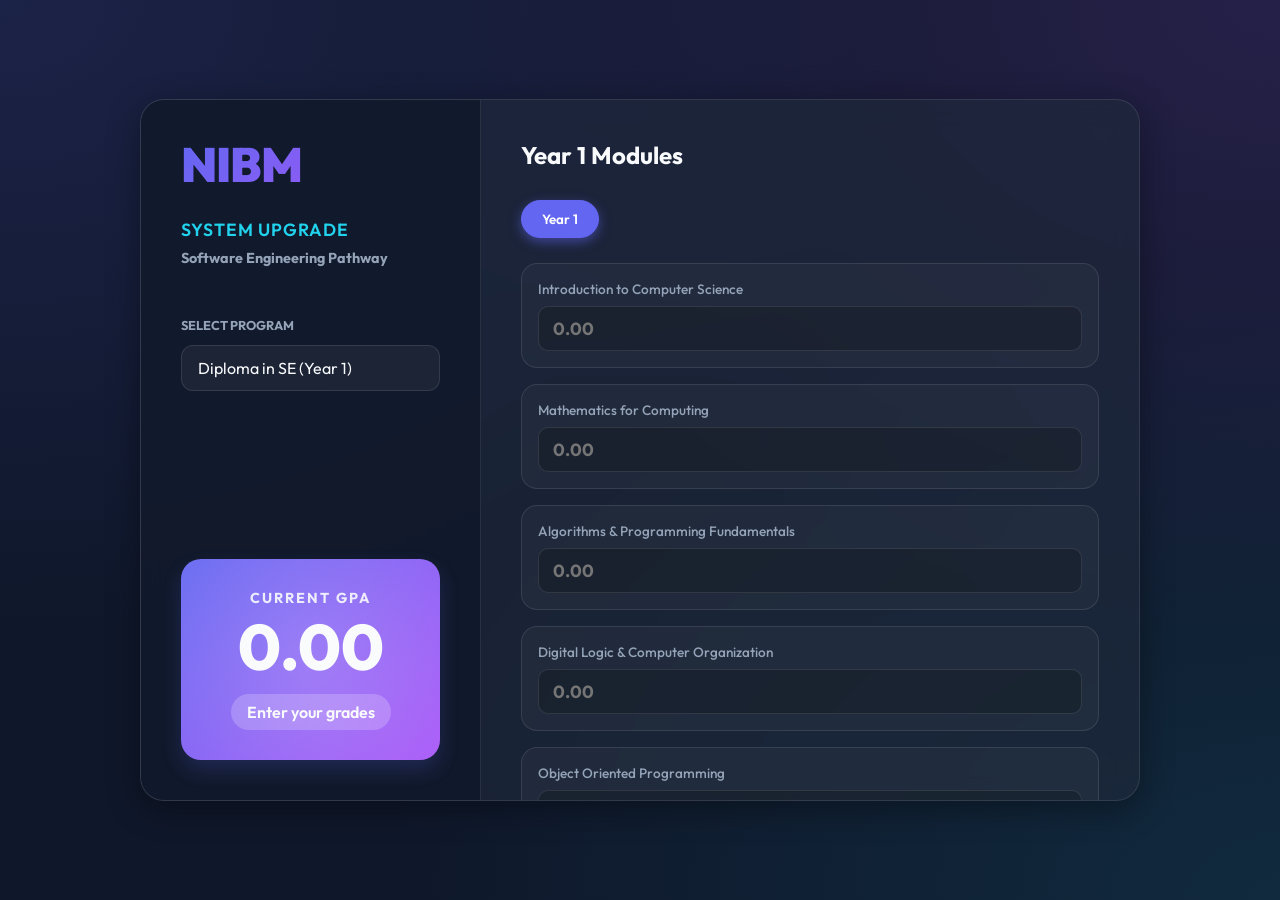
==== calculator.html @ 6fe7fb97 "Upgrade: Full 4-Year Software Engineering Pathway support and Premium Glassmorphism UI" ====
<!DOCTYPE html>
<html lang="en">
<head>
    <meta charset="UTF-8">
    <meta name="viewport" content="width=device-width, initial-scale=1.0">
    <title>NIBM GPA Master | 4-Year Software Engineering Pathway</title>
    <link rel="stylesheet" href="style.css">
    <link rel="icon" type="image/png" href="nibm.png">
</head>
<body>
    <div class="container">
        <div class="left-box">
            <h1>NIBM</h1>
            <div class="subtitle">
                <h3>System Upgrade</h3>
                <h4>Software Engineering Pathway</h4>
            </div>

            <div class="program-selector">
                <label for="program">Select Program</label>
                <div class="select-wrapper">
                    <select id="program">
                        <option value="diploma">Diploma in SE (Year 1)</option>
                        <option value="hnd">HND in SE (Year 1 & 2)</option>
                        <option value="degree">BSc (Hons) SE (4 Years)</option>
                    </select>
                </div>
            </div>

            <div class="gpa-display-card">
                <h2>Current GPA</h2>
                <span class="gpa" id="display-gpa">0.00</span>
                <div id="result-text">Enter your grades</div>
            </div>
        </div>

        <div class="content">
            <div class="content-header">
                <h2 class="form-title" id="page-title">Year 1 Modules</h2>
            </div>
            
            <div class="year-tabs" id="year-tabs">
                <button class="year-tab active" data-year="1">Year 1</button>
                <button class="year-tab" data-year="2" style="display:none">Year 2</button>
                <button class="year-tab" data-year="3" style="display:none">Year 3</button>
                <button class="year-tab" data-year="4" style="display:none">Year 4</button>
            </div>

            <div class="inputs-container" id="inputs-container">
                <!-- Modules will be injected here by JavaScript -->
            </div>

            <div class="actions">
                <button type="button" class="btn btn-secondary" id="reset-btn">Reset All</button>
                <button type="button" class="btn btn-primary" id="calculate-btn">Calculate GPA</button>
            </div>
        </div>
    </div>
    <script src="calculator.js"></script>
</body>
</html>
---- style.css ----
@import url('https://fonts.googleapis.com/css2?family=Outfit:wght@100..900&display=swap');

:root {
    --primary: #6366f1;
    --primary-glow: rgba(99, 102, 241, 0.5);
    --secondary: #a855f7;
    --accent: #22d3ee;
    --bg-dark: #0f172a;
    --card-bg: rgba(30, 41, 59, 0.7);
    --text-primary: #f8fafc;
    --text-secondary: #94a3b8;
    --gradient-1: linear-gradient(135deg, #6366f1 0%, #a855f7 100%);
    --glass-border: rgba(255, 255, 255, 0.1);
    --glass-shadow: 0 8px 32px 0 rgba(0, 0, 0, 0.37);
}

* {
    margin: 0;
    padding: 0;
    box-sizing: border-box;
    font-family: 'Outfit', sans-serif;
}

body {
    min-height: 100vh;
    display: flex;
    justify-content: center;
    align-items: center;
    background-color: var(--bg-dark);
    background-image: 
        radial-gradient(at 0% 0%, rgba(99, 102, 241, 0.15) 0px, transparent 50%),
        radial-gradient(at 100% 0%, rgba(168, 85, 247, 0.15) 0px, transparent 50%),
        radial-gradient(at 100% 100%, rgba(34, 211, 238, 0.1) 0px, transparent 50%);
    color: var(--text-primary);
    overflow-x: hidden;
    padding: 20px;
}

.container {
    position: relative;
    width: 100%;
    max-width: 1000px;
    min-height: 700px;
    background: var(--card-bg);
    backdrop-filter: blur(12px);
    -webkit-backdrop-filter: blur(12px);
    border: 1px solid var(--glass-border);
    border-radius: 24px;
    display: flex;
    overflow: hidden;
    box-shadow: var(--glass-shadow);
}

/* Sidebar / Left Box */
.left-box {
    width: 340px;
    background: rgba(15, 23, 42, 0.8);
    border-right: 1px solid var(--glass-border);
    display: flex;
    flex-direction: column;
    padding: 40px;
    gap: 30px;
}

.left-box h1 {
    font-size: 3rem;
    font-weight: 900;
    background: var(--gradient-1);
    -webkit-background-clip: text;
    -webkit-text-fill-color: transparent;
    letter-spacing: -1px;
    line-height: 1;
}

.subtitle {
    display: flex;
    flex-direction: column;
    gap: 8px;
}

.subtitle h3 {
    font-size: 1.1rem;
    font-weight: 600;
    color: var(--accent);
    text-transform: uppercase;
    letter-spacing: 1px;
}

.subtitle h4 {
    font-size: 0.9rem;
    color: var(--text-secondary);
}

.program-selector {
    display: flex;
    flex-direction: column;
    gap: 12px;
    margin-top: 20px;
}

.program-selector label {
    font-size: 0.8rem;
    color: var(--text-secondary);
    text-transform: uppercase;
    font-weight: 700;
}

.select-wrapper {
    position: relative;
}

.program-selector select {
    width: 100%;
    background: rgba(255, 255, 255, 0.05);
    border: 1px solid var(--glass-border);
    border-radius: 12px;
    padding: 12px 16px;
    color: var(--text-primary);
    font-size: 1rem;
    outline: none;
    cursor: pointer;
    appearance: none;
    transition: all 0.3s ease;
}

.program-selector select:focus {
    border-color: var(--primary);
    background: rgba(255, 255, 255, 0.08);
}

.gpa-display-card {
    margin-top: auto;
    background: var(--gradient-1);
    border-radius: 20px;
    padding: 30px;
    text-align: center;
    box-shadow: 0 10px 20px rgba(99, 102, 241, 0.2);
    position: relative;
    overflow: hidden;
}

.gpa-display-card::before {
    content: '';
    position: absolute;
    top: -50%;
    left: -50%;
    width: 200%;
    height: 200%;
    background: radial-gradient(circle, rgba(255,255,255,0.2) 0%, transparent 70%);
}

.gpa-display-card h2 {
    font-size: 0.9rem;
    text-transform: uppercase;
    letter-spacing: 2px;
    margin-bottom: 8px;
    opacity: 0.9;
}

.gpa-display-card .gpa {
    font-size: 4rem;
    font-weight: 800;
    line-height: 1;
    display: block;
}

.gpa-display-card #result-text {
    margin-top: 15px;
    font-size: 1rem;
    font-weight: 600;
    background: rgba(255, 255, 255, 0.2);
    padding: 8px 16px;
    border-radius: 100px;
    display: inline-block;
}

/* Main Content area */
.content {
    flex: 1;
    display: flex;
    flex-direction: column;
    padding: 40px;
    overflow-y: auto;
    max-height: 700px;
}

.content-header {
    display: flex;
    justify-content: space-between;
    align-items: center;
    margin-bottom: 30px;
}

.form-title {
    font-size: 1.5rem;
    font-weight: 700;
}

.year-tabs {
    display: flex;
    gap: 10px;
    margin-bottom: 25px;
}

.year-tab {
    padding: 10px 20px;
    border-radius: 100px;
    background: rgba(255, 255, 255, 0.05);
    border: 1px solid var(--glass-border);
    color: var(--text-secondary);
    cursor: pointer;
    font-weight: 600;
    transition: all 0.3s ease;
}

.year-tab.active {
    background: var(--primary);
    color: white;
    border-color: var(--primary);
    box-shadow: 0 4px 12px var(--primary-glow);
}

.inputs-container {
    display: grid;
    grid-template-columns: repeat(auto-fill, minmax(300px, 1fr));
    gap: 16px;
    margin-bottom: 30px;
}

.input-group {
    background: rgba(255, 255, 255, 0.03);
    border: 1px solid var(--glass-border);
    border-radius: 16px;
    padding: 16px;
    display: flex;
    flex-direction: column;
    gap: 8px;
    transition: all 0.3s ease;
}

.input-group:hover {
    background: rgba(255, 255, 255, 0.05);
    border-color: rgba(255, 255, 255, 0.2);
    transform: translateY(-2px);
}

.input-group label {
    font-size: 0.85rem;
    color: var(--text-secondary);
    font-weight: 500;
    white-space: nowrap;
    overflow: hidden;
    text-overflow: ellipsis;
}

.input-group input {
    background: rgba(0, 0, 0, 0.2);
    border: 1px solid rgba(255, 255, 255, 0.1);
    border-radius: 10px;
    padding: 10px 14px;
    color: white;
    font-size: 1.1rem;
    font-weight: 700;
    outline: none;
    transition: all 0.3s ease;
}

.input-group input:focus {
    border-color: var(--primary);
    box-shadow: 0 0 0 4px var(--primary-glow);
}

.actions {
    display: flex;
    gap: 16px;
    margin-top: auto;
}

.btn {
    flex: 1;
    padding: 16px;
    border-radius: 14px;
    border: none;
    font-size: 1rem;
    font-weight: 700;
    cursor: pointer;
    transition: all 0.3s ease;
    text-transform: uppercase;
    letter-spacing: 1px;
}

.btn-primary {
    background: var(--gradient-1);
    color: white;
    box-shadow: 0 4px 15px rgba(99, 102, 241, 0.3);
}

.btn-primary:hover {
    transform: translateY(-2px);
    box-shadow: 0 8px 25px rgba(99, 102, 241, 0.4);
}

.btn-secondary {
    background: rgba(255, 255, 255, 0.05);
    color: var(--text-secondary);
    border: 1px solid var(--glass-border);
}

.btn-secondary:hover {
    background: rgba(255, 255, 255, 0.1);
    color: var(--text-primary);
}

/* Animations */
@keyframes fadeIn {
    from { opacity: 0; transform: translateY(10px); }
    to { opacity: 1; transform: translateY(0); }
}

.input-group {
    animation: fadeIn 0.4s ease forwards;
}

/* Scrollbar */
.content::-webkit-scrollbar {
    width: 6px;
}

.content::-webkit-scrollbar-track {
    background: transparent;
}

.content::-webkit-scrollbar-thumb {
    background: rgba(255, 255, 255, 0.1);
    border-radius: 10px;
}

.content::-webkit-scrollbar-thumb:hover {
    background: rgba(255, 255, 255, 0.2);
}

/* Responsive */
@media (max-width: 950px) {
    .container {
        flex-direction: column;
        height: auto;
        max-height: none;
    }
    
    .left-box {
        width: 100%;
        height: auto;
        border-right: none;
        border-bottom: 1px solid var(--glass-border);
        padding: 30px;
    }
    
    .content {
        max-height: none;
    }
    
    .gpa-display-card {
        margin-top: 20px;
    }
}

@media (max-width: 600px) {
    .left-box h1 {
        font-size: 2.2rem;
    }
    
    .inputs-container {
        grid-template-columns: 1fr;
    }
    
    .actions {
        flex-direction: column;
    }
    
    .year-tabs {
        overflow-x: auto;
        padding-bottom: 10px;
    }
    
    .year-tab {
        white-space: nowrap;
    }
}
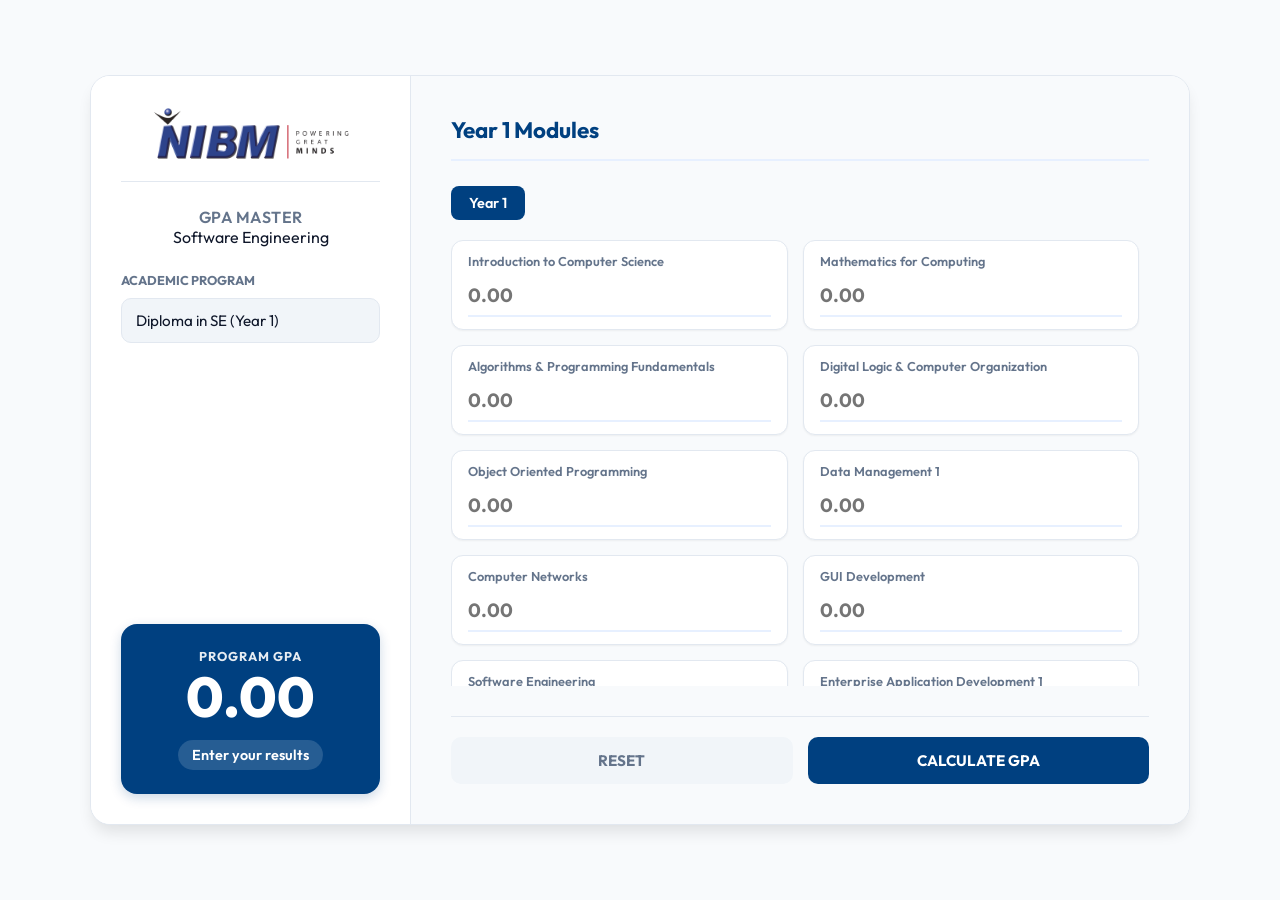
==== commit 29b4f52c: "Redesign: Minimalist White & Blue academic theme with NIBM logo" ====
--- a/calculator.html
+++ b/calculator.html
@@ -3,21 +3,24 @@
 <head>
     <meta charset="UTF-8">
     <meta name="viewport" content="width=device-width, initial-scale=1.0">
-    <title>NIBM GPA Master | 4-Year Software Engineering Pathway</title>
+    <title>NIBM GPA Master | Academic Pathway</title>
     <link rel="stylesheet" href="style.css">
     <link rel="icon" type="image/png" href="nibm.png">
 </head>
 <body>
     <div class="container">
         <div class="left-box">
-            <h1>NIBM</h1>
+            <div class="logo-container">
+                <img src="nibm.png" alt="NIBM Logo">
+            </div>
+            
             <div class="subtitle">
-                <h3>System Upgrade</h3>
-                <h4>Software Engineering Pathway</h4>
+                <h3>GPA Master</h3>
+                <p>Software Engineering</p>
             </div>
 
             <div class="program-selector">
-                <label for="program">Select Program</label>
+                <label for="program">Academic Program</label>
                 <div class="select-wrapper">
                     <select id="program">
                         <option value="diploma">Diploma in SE (Year 1)</option>
@@ -28,9 +31,9 @@
             </div>
 
             <div class="gpa-display-card">
-                <h2>Current GPA</h2>
+                <h2>Program GPA</h2>
                 <span class="gpa" id="display-gpa">0.00</span>
-                <div id="result-text">Enter your grades</div>
+                <div id="result-text">Enter your results</div>
             </div>
         </div>
 
@@ -47,11 +50,11 @@
             </div>
 
             <div class="inputs-container" id="inputs-container">
-                <!-- Modules will be injected here by JavaScript -->
+                <!-- Modules injected via JS -->
             </div>
 
             <div class="actions">
-                <button type="button" class="btn btn-secondary" id="reset-btn">Reset All</button>
+                <button type="button" class="btn btn-secondary" id="reset-btn">Reset</button>
                 <button type="button" class="btn btn-primary" id="calculate-btn">Calculate GPA</button>
             </div>
         </div>
--- a/style.css
+++ b/style.css
@@ -1,17 +1,18 @@
 @import url('https://fonts.googleapis.com/css2?family=Outfit:wght@100..900&display=swap');
 
 :root {
-    --primary: #6366f1;
-    --primary-glow: rgba(99, 102, 241, 0.5);
-    --secondary: #a855f7;
-    --accent: #22d3ee;
-    --bg-dark: #0f172a;
-    --card-bg: rgba(30, 41, 59, 0.7);
-    --text-primary: #f8fafc;
-    --text-secondary: #94a3b8;
-    --gradient-1: linear-gradient(135deg, #6366f1 0%, #a855f7 100%);
-    --glass-border: rgba(255, 255, 255, 0.1);
-    --glass-shadow: 0 8px 32px 0 rgba(0, 0, 0, 0.37);
+    --primary: #004080;
+    --primary-light: #e7f0ff;
+    --secondary: #64748b;
+    --bg-main: #f8fafc;
+    --bg-sidebar: #ffffff;
+    --card-bg: #ffffff;
+    --text-main: #0f172a;
+    --text-muted: #64748b;
+    --border-color: #e2e8f0;
+    --accent: #ef4444; /* Small red accent for branding if needed */
+    --shadow-soft: 0 4px 6px -1px rgba(0, 0, 0, 0.1), 0 2px 4px -2px rgba(0, 0, 0, 0.1);
+    --shadow-header: 0 10px 15px -3px rgba(0, 0, 0, 0.1);
 }
 
 * {
@@ -26,83 +27,78 @@
     display: flex;
     justify-content: center;
     align-items: center;
-    background-color: var(--bg-dark);
-    background-image: 
-        radial-gradient(at 0% 0%, rgba(99, 102, 241, 0.15) 0px, transparent 50%),
-        radial-gradient(at 100% 0%, rgba(168, 85, 247, 0.15) 0px, transparent 50%),
-        radial-gradient(at 100% 100%, rgba(34, 211, 238, 0.1) 0px, transparent 50%);
-    color: var(--text-primary);
-    overflow-x: hidden;
+    background-color: var(--bg-main);
+    color: var(--text-main);
     padding: 20px;
 }
 
 .container {
-    position: relative;
     width: 100%;
-    max-width: 1000px;
-    min-height: 700px;
+    max-width: 1100px;
+    height: 750px;
     background: var(--card-bg);
-    backdrop-filter: blur(12px);
-    -webkit-backdrop-filter: blur(12px);
-    border: 1px solid var(--glass-border);
-    border-radius: 24px;
+    border-radius: 20px;
     display: flex;
     overflow: hidden;
-    box-shadow: var(--glass-shadow);
+    box-shadow: var(--shadow-header);
+    border: 1px solid var(--border-color);
 }
 
 /* Sidebar / Left Box */
 .left-box {
-    width: 340px;
-    background: rgba(15, 23, 42, 0.8);
-    border-right: 1px solid var(--glass-border);
+    width: 320px;
+    background: var(--bg-sidebar);
+    border-right: 1px solid var(--border-color);
     display: flex;
     flex-direction: column;
-    padding: 40px;
-    gap: 30px;
+    padding: 30px;
+    gap: 25px;
+}
+
+.logo-container {
+    width: 100%;
+    display: flex;
+    justify-content: center;
+    padding-bottom: 20px;
+    border-bottom: 1px solid var(--border-color);
+}
+
+.logo-container img {
+    max-width: 200px;
+    height: auto;
+    object-fit: contain;
 }
 
 .left-box h1 {
-    font-size: 3rem;
-    font-weight: 900;
-    background: var(--gradient-1);
-    -webkit-background-clip: text;
-    -webkit-text-fill-color: transparent;
-    letter-spacing: -1px;
-    line-height: 1;
+    font-size: 1.8rem;
+    font-weight: 800;
+    color: var(--primary);
+    text-align: center;
 }
 
 .subtitle {
+    text-align: center;
+}
+
+.subtitle h3 {
+    font-size: 1rem;
+    font-weight: 600;
+    color: var(--text-muted);
+    text-transform: uppercase;
+    letter-spacing: 0.5px;
+}
+
+.program-selector {
     display: flex;
     flex-direction: column;
-    gap: 8px;
-}
-
-.subtitle h3 {
-    font-size: 1.1rem;
-    font-weight: 600;
-    color: var(--accent);
-    text-transform: uppercase;
-    letter-spacing: 1px;
-}
-
-.subtitle h4 {
-    font-size: 0.9rem;
-    color: var(--text-secondary);
-}
-
-.program-selector {
-    display: flex;
-    flex-direction: column;
-    gap: 12px;
-    margin-top: 20px;
+    gap: 10px;
 }
 
 .program-selector label {
     font-size: 0.8rem;
-    color: var(--text-secondary);
+    font-weight: 700;
+    color: var(--text-muted);
     text-transform: uppercase;
-    font-weight: 700;
 }
 
 .select-wrapper {
@@ -111,232 +107,202 @@
 
 .program-selector select {
     width: 100%;
-    background: rgba(255, 255, 255, 0.05);
-    border: 1px solid var(--glass-border);
-    border-radius: 12px;
-    padding: 12px 16px;
-    color: var(--text-primary);
-    font-size: 1rem;
+    background: #f1f5f9;
+    border: 1px solid var(--border-color);
+    border-radius: 10px;
+    padding: 12px 14px;
+    color: var(--text-main);
+    font-size: 0.95rem;
     outline: none;
     cursor: pointer;
     appearance: none;
-    transition: all 0.3s ease;
+    transition: all 0.2s ease;
 }
 
 .program-selector select:focus {
     border-color: var(--primary);
-    background: rgba(255, 255, 255, 0.08);
+    background: white;
 }
 
 .gpa-display-card {
     margin-top: auto;
-    background: var(--gradient-1);
-    border-radius: 20px;
-    padding: 30px;
+    background: var(--primary);
+    border-radius: 16px;
+    padding: 24px;
     text-align: center;
-    box-shadow: 0 10px 20px rgba(99, 102, 241, 0.2);
-    position: relative;
-    overflow: hidden;
-}
-
-.gpa-display-card::before {
-    content: '';
-    position: absolute;
-    top: -50%;
-    left: -50%;
-    width: 200%;
-    height: 200%;
-    background: radial-gradient(circle, rgba(255,255,255,0.2) 0%, transparent 70%);
+    color: white;
+    box-shadow: 0 4px 12px rgba(0, 64, 128, 0.2);
 }
 
 .gpa-display-card h2 {
-    font-size: 0.9rem;
+    font-size: 0.8rem;
     text-transform: uppercase;
-    letter-spacing: 2px;
-    margin-bottom: 8px;
+    letter-spacing: 1px;
+    margin-bottom: 5px;
     opacity: 0.9;
 }
 
 .gpa-display-card .gpa {
-    font-size: 4rem;
+    font-size: 3.5rem;
     font-weight: 800;
     line-height: 1;
-    display: block;
 }
 
 .gpa-display-card #result-text {
     margin-top: 15px;
-    font-size: 1rem;
+    font-size: 0.9rem;
     font-weight: 600;
-    background: rgba(255, 255, 255, 0.2);
-    padding: 8px 16px;
-    border-radius: 100px;
+    background: rgba(255, 255, 255, 0.15);
+    padding: 6px 14px;
+    border-radius: 50px;
     display: inline-block;
 }
 
-/* Main Content area */
+/* Content Area */
 .content {
     flex: 1;
     display: flex;
     flex-direction: column;
     padding: 40px;
-    overflow-y: auto;
-    max-height: 700px;
+    background-color: var(--bg-main);
 }
 
 .content-header {
     display: flex;
     justify-content: space-between;
     align-items: center;
-    margin-bottom: 30px;
+    margin-bottom: 25px;
+    border-bottom: 2px solid var(--primary-light);
+    padding-bottom: 15px;
 }
 
 .form-title {
-    font-size: 1.5rem;
+    font-size: 1.4rem;
     font-weight: 700;
+    color: var(--primary);
 }
 
 .year-tabs {
     display: flex;
-    gap: 10px;
-    margin-bottom: 25px;
+    gap: 8px;
+    margin-bottom: 20px;
 }
 
 .year-tab {
-    padding: 10px 20px;
-    border-radius: 100px;
-    background: rgba(255, 255, 255, 0.05);
-    border: 1px solid var(--glass-border);
-    color: var(--text-secondary);
+    padding: 8px 18px;
+    border-radius: 8px;
+    background: #e2e8f0;
+    border: none;
+    color: var(--text-muted);
     cursor: pointer;
     font-weight: 600;
-    transition: all 0.3s ease;
+    font-size: 0.9rem;
+    transition: all 0.2s ease;
 }
 
 .year-tab.active {
     background: var(--primary);
     color: white;
-    border-color: var(--primary);
-    box-shadow: 0 4px 12px var(--primary-glow);
 }
 
 .inputs-container {
     display: grid;
-    grid-template-columns: repeat(auto-fill, minmax(300px, 1fr));
-    gap: 16px;
-    margin-bottom: 30px;
+    grid-template-columns: repeat(auto-fill, minmax(280px, 1fr));
+    gap: 15px;
+    overflow-y: auto;
+    padding-right: 10px;
 }
 
 .input-group {
-    background: rgba(255, 255, 255, 0.03);
-    border: 1px solid var(--glass-border);
-    border-radius: 16px;
-    padding: 16px;
+    background: white;
+    border: 1px solid var(--border-color);
+    border-radius: 12px;
+    padding: 12px 16px;
     display: flex;
     flex-direction: column;
-    gap: 8px;
-    transition: all 0.3s ease;
+    gap: 6px;
+    box-shadow: 0 1px 2px rgba(0,0,0,0.05);
+    transition: transform 0.2s ease;
 }
 
 .input-group:hover {
-    background: rgba(255, 255, 255, 0.05);
-    border-color: rgba(255, 255, 255, 0.2);
     transform: translateY(-2px);
+    border-color: var(--primary);
 }
 
 .input-group label {
-    font-size: 0.85rem;
-    color: var(--text-secondary);
-    font-weight: 500;
+    font-size: 0.8rem;
+    color: var(--text-muted);
+    font-weight: 600;
     white-space: nowrap;
     overflow: hidden;
     text-overflow: ellipsis;
 }
 
 .input-group input {
-    background: rgba(0, 0, 0, 0.2);
-    border: 1px solid rgba(255, 255, 255, 0.1);
-    border-radius: 10px;
-    padding: 10px 14px;
-    color: white;
-    font-size: 1.1rem;
+    width: 100%;
+    padding: 8px 0;
+    border: none;
+    border-bottom: 2px solid var(--primary-light);
+    font-size: 1.2rem;
     font-weight: 700;
+    color: var(--primary);
     outline: none;
-    transition: all 0.3s ease;
+    background: transparent;
+    transition: all 0.2s ease;
 }
 
 .input-group input:focus {
-    border-color: var(--primary);
-    box-shadow: 0 0 0 4px var(--primary-glow);
+    border-bottom-color: var(--primary);
 }
 
 .actions {
     display: flex;
-    gap: 16px;
-    margin-top: auto;
+    gap: 15px;
+    margin-top: 30px;
+    padding-top: 20px;
+    border-top: 1px solid var(--border-color);
 }
 
 .btn {
     flex: 1;
-    padding: 16px;
-    border-radius: 14px;
+    padding: 14px;
+    border-radius: 10px;
     border: none;
-    font-size: 1rem;
+    font-size: 0.95rem;
     font-weight: 700;
     cursor: pointer;
-    transition: all 0.3s ease;
+    transition: all 0.2s ease;
     text-transform: uppercase;
-    letter-spacing: 1px;
 }
 
 .btn-primary {
-    background: var(--gradient-1);
+    background: var(--primary);
     color: white;
-    box-shadow: 0 4px 15px rgba(99, 102, 241, 0.3);
 }
 
 .btn-primary:hover {
-    transform: translateY(-2px);
-    box-shadow: 0 8px 25px rgba(99, 102, 241, 0.4);
+    background: #003366;
+    box-shadow: 0 4px 10px rgba(0, 64, 128, 0.2);
 }
 
 .btn-secondary {
-    background: rgba(255, 255, 255, 0.05);
-    color: var(--text-secondary);
-    border: 1px solid var(--glass-border);
+    background: #f1f5f9;
+    color: var(--secondary);
 }
 
 .btn-secondary:hover {
-    background: rgba(255, 255, 255, 0.1);
-    color: var(--text-primary);
+    background: #e2e8f0;
 }
 
 /* Animations */
-@keyframes fadeIn {
+@keyframes slideUp {
     from { opacity: 0; transform: translateY(10px); }
     to { opacity: 1; transform: translateY(0); }
 }
 
 .input-group {
-    animation: fadeIn 0.4s ease forwards;
-}
-
-/* Scrollbar */
-.content::-webkit-scrollbar {
-    width: 6px;
-}
-
-.content::-webkit-scrollbar-track {
-    background: transparent;
-}
-
-.content::-webkit-scrollbar-thumb {
-    background: rgba(255, 255, 255, 0.1);
-    border-radius: 10px;
-}
-
-.content::-webkit-scrollbar-thumb:hover {
-    background: rgba(255, 255, 255, 0.2);
+    animation: slideUp 0.3s ease-out forwards;
 }
 
 /* Responsive */
@@ -344,45 +310,11 @@
     .container {
         flex-direction: column;
         height: auto;
-        max-height: none;
     }
-    
     .left-box {
         width: 100%;
-        height: auto;
         border-right: none;
-        border-bottom: 1px solid var(--glass-border);
-        padding: 30px;
+        border-bottom: 1px solid var(--border-color);
     }
-    
-    .content {
-        max-height: none;
-    }
-    
-    .gpa-display-card {
-        margin-top: 20px;
-    }
-}
-
-@media (max-width: 600px) {
-    .left-box h1 {
-        font-size: 2.2rem;
-    }
-    
-    .inputs-container {
-        grid-template-columns: 1fr;
-    }
-    
-    .actions {
-        flex-direction: column;
-    }
-    
-    .year-tabs {
-        overflow-x: auto;
-        padding-bottom: 10px;
-    }
-    
-    .year-tab {
-        white-space: nowrap;
-    }
-}+}
+
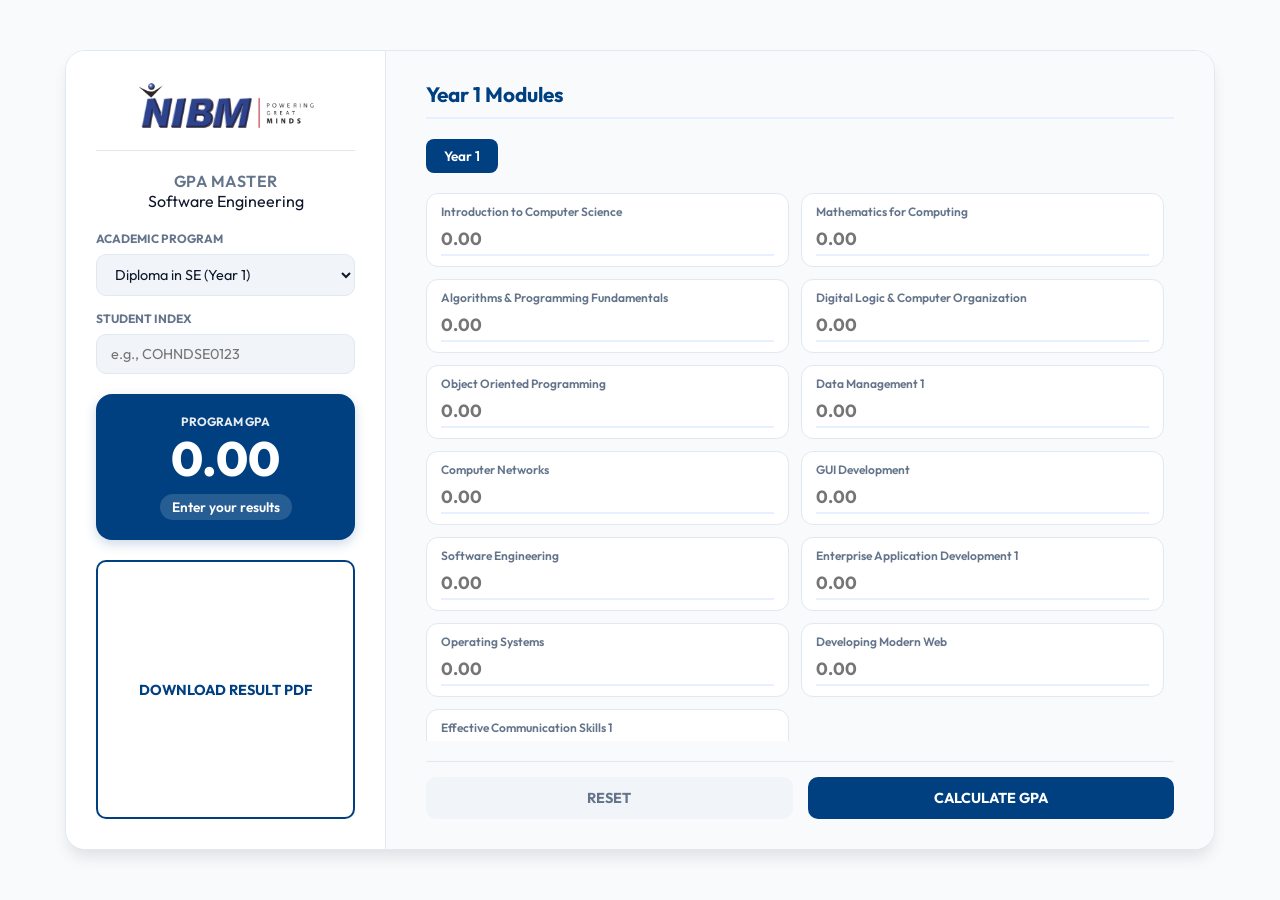
==== commit 8be4df0b: "Feature: Added Index Number support and professional PDF Report generation" ====
--- a/calculator.html
+++ b/calculator.html
@@ -8,7 +8,7 @@
     <link rel="icon" type="image/png" href="nibm.png">
 </head>
 <body>
-    <div class="container">
+    <div class="container no-print">
         <div class="left-box">
             <div class="logo-container">
                 <img src="nibm.png" alt="NIBM Logo">
@@ -19,14 +19,21 @@
                 <p>Software Engineering</p>
             </div>
 
-            <div class="program-selector">
-                <label for="program">Academic Program</label>
-                <div class="select-wrapper">
-                    <select id="program">
-                        <option value="diploma">Diploma in SE (Year 1)</option>
-                        <option value="hnd">HND in SE (Year 1 & 2)</option>
-                        <option value="degree">BSc (Hons) SE (4 Years)</option>
-                    </select>
+            <div class="sidebar-form">
+                <div class="program-selector">
+                    <label for="program">Academic Program</label>
+                    <div class="select-wrapper">
+                        <select id="program">
+                            <option value="diploma">Diploma in SE (Year 1)</option>
+                            <option value="hnd">HND in SE (Year 1 & 2)</option>
+                            <option value="degree">BSc (Hons) SE (4 Years)</option>
+                        </select>
+                    </div>
+                </div>
+
+                <div class="index-input">
+                    <label for="index-no">Student Index</label>
+                    <input type="text" id="index-no" placeholder="e.g., COHNDSE0123" maxlength="20">
                 </div>
             </div>
 
@@ -35,6 +42,10 @@
                 <span class="gpa" id="display-gpa">0.00</span>
                 <div id="result-text">Enter your results</div>
             </div>
+
+            <button type="button" class="btn btn-primary download-btn" id="download-report-btn">
+                Download Result PDF
+            </button>
         </div>
 
         <div class="content">
@@ -59,6 +70,58 @@
             </div>
         </div>
     </div>
+
+    <!-- Hidden Report Template for Printing -->
+    <div id="report-template" class="print-only">
+        <header>
+            <img src="nibm.png" class="report-logo" alt="NIBM Logo">
+            <div class="report-header-text">
+                <h1>Academic Transcript Summary</h1>
+                <p>NIBM National Institute of Business Management</p>
+            </div>
+        </header>
+
+        <section class="student-info">
+            <div class="info-row">
+                <span class="label">Student Index:</span>
+                <span class="value" id="report-index">Not Provided</span>
+            </div>
+            <div class="info-row">
+                <span class="label">Pathway:</span>
+                <span class="value" id="report-pathway">Software Engineering</span>
+            </div>
+            <div class="info-row">
+                <span class="label">Date Generated:</span>
+                <span class="value" id="report-date">2024-04-07</span>
+            </div>
+        </section>
+
+        <table class="report-table">
+            <thead>
+                <tr>
+                    <th>Year</th>
+                    <th>Module Name</th>
+                    <th>GPA</th>
+                </tr>
+            </thead>
+            <tbody id="report-table-body">
+                <!-- Filled via JS -->
+            </tbody>
+        </table>
+
+        <div class="report-summary">
+            <div class="final-gpa-box">
+                <span class="final-label">Cumulative GPA</span>
+                <span class="final-value" id="report-final-gpa">0.00</span>
+            </div>
+            <div class="performance-badge" id="report-badge">Enter Results</div>
+        </div>
+
+        <footer>
+            <p>This is a computer-generated summary of academic results from NIBM GPA Master.</p>
+        </section>
+    </div>
+
     <script src="calculator.js"></script>
 </body>
 </html>
--- a/style.css
+++ b/style.css
@@ -10,7 +10,7 @@
     --text-main: #0f172a;
     --text-muted: #64748b;
     --border-color: #e2e8f0;
-    --accent: #ef4444; /* Small red accent for branding if needed */
+    --accent: #ef4444;
     --shadow-soft: 0 4px 6px -1px rgba(0, 0, 0, 0.1), 0 2px 4px -2px rgba(0, 0, 0, 0.1);
     --shadow-header: 0 10px 15px -3px rgba(0, 0, 0, 0.1);
 }
@@ -34,8 +34,8 @@
 
 .container {
     width: 100%;
-    max-width: 1100px;
-    height: 750px;
+    max-width: 1150px;
+    height: 800px;
     background: var(--card-bg);
     border-radius: 20px;
     display: flex;
@@ -52,7 +52,7 @@
     display: flex;
     flex-direction: column;
     padding: 30px;
-    gap: 25px;
+    gap: 20px;
 }
 
 .logo-container {
@@ -64,16 +64,9 @@
 }
 
 .logo-container img {
-    max-width: 200px;
+    max-width: 180px;
     height: auto;
     object-fit: contain;
-}
-
-.left-box h1 {
-    font-size: 1.8rem;
-    font-weight: 800;
-    color: var(--primary);
-    text-align: center;
 }
 
 .subtitle {
@@ -88,14 +81,20 @@
     letter-spacing: 0.5px;
 }
 
-.program-selector {
-    display: flex;
-    flex-direction: column;
-    gap: 10px;
-}
-
-.program-selector label {
-    font-size: 0.8rem;
+.sidebar-form {
+    display: flex;
+    flex-direction: column;
+    gap: 15px;
+}
+
+.program-selector, .index-input {
+    display: flex;
+    flex-direction: column;
+    gap: 8px;
+}
+
+.program-selector label, .index-input label {
+    font-size: 0.75rem;
     font-weight: 700;
     color: var(--text-muted);
     text-transform: uppercase;
@@ -105,21 +104,19 @@
     position: relative;
 }
 
-.program-selector select {
+.program-selector select, .index-input input {
     width: 100%;
     background: #f1f5f9;
     border: 1px solid var(--border-color);
     border-radius: 10px;
-    padding: 12px 14px;
+    padding: 10px 14px;
     color: var(--text-main);
-    font-size: 0.95rem;
+    font-size: 0.9rem;
     outline: none;
-    cursor: pointer;
-    appearance: none;
     transition: all 0.2s ease;
 }
 
-.program-selector select:focus {
+.program-selector select:focus, .index-input input:focus {
     border-color: var(--primary);
     background: white;
 }
@@ -128,34 +125,44 @@
     margin-top: auto;
     background: var(--primary);
     border-radius: 16px;
-    padding: 24px;
+    padding: 20px;
     text-align: center;
     color: white;
     box-shadow: 0 4px 12px rgba(0, 64, 128, 0.2);
 }
 
 .gpa-display-card h2 {
-    font-size: 0.8rem;
+    font-size: 0.75rem;
     text-transform: uppercase;
-    letter-spacing: 1px;
     margin-bottom: 5px;
     opacity: 0.9;
 }
 
 .gpa-display-card .gpa {
-    font-size: 3.5rem;
+    font-size: 3rem;
     font-weight: 800;
     line-height: 1;
 }
 
 .gpa-display-card #result-text {
-    margin-top: 15px;
-    font-size: 0.9rem;
+    margin-top: 12px;
+    font-size: 0.85rem;
     font-weight: 600;
     background: rgba(255, 255, 255, 0.15);
-    padding: 6px 14px;
+    padding: 4px 12px;
     border-radius: 50px;
     display: inline-block;
+}
+
+.download-btn {
+    background: white !important;
+    color: var(--primary) !important;
+    border: 2px solid var(--primary) !important;
+    padding: 12px !important;
+}
+
+.download-btn:hover {
+    background: var(--primary-light) !important;
 }
 
 /* Content Area */
@@ -163,7 +170,7 @@
     flex: 1;
     display: flex;
     flex-direction: column;
-    padding: 40px;
+    padding: 30px 40px;
     background-color: var(--bg-main);
 }
 
@@ -171,13 +178,13 @@
     display: flex;
     justify-content: space-between;
     align-items: center;
-    margin-bottom: 25px;
+    margin-bottom: 20px;
     border-bottom: 2px solid var(--primary-light);
-    padding-bottom: 15px;
+    padding-bottom: 10px;
 }
 
 .form-title {
-    font-size: 1.4rem;
+    font-size: 1.3rem;
     font-weight: 700;
     color: var(--primary);
 }
@@ -196,7 +203,7 @@
     color: var(--text-muted);
     cursor: pointer;
     font-weight: 600;
-    font-size: 0.9rem;
+    font-size: 0.85rem;
     transition: all 0.2s ease;
 }
 
@@ -208,7 +215,7 @@
 .inputs-container {
     display: grid;
     grid-template-columns: repeat(auto-fill, minmax(280px, 1fr));
-    gap: 15px;
+    gap: 12px;
     overflow-y: auto;
     padding-right: 10px;
 }
@@ -217,59 +224,44 @@
     background: white;
     border: 1px solid var(--border-color);
     border-radius: 12px;
-    padding: 12px 16px;
-    display: flex;
-    flex-direction: column;
-    gap: 6px;
-    box-shadow: 0 1px 2px rgba(0,0,0,0.05);
-    transition: transform 0.2s ease;
-}
-
-.input-group:hover {
-    transform: translateY(-2px);
-    border-color: var(--primary);
+    padding: 10px 14px;
+    display: flex;
+    flex-direction: column;
+    gap: 4px;
 }
 
 .input-group label {
-    font-size: 0.8rem;
+    font-size: 0.75rem;
     color: var(--text-muted);
     font-weight: 600;
-    white-space: nowrap;
-    overflow: hidden;
-    text-overflow: ellipsis;
 }
 
 .input-group input {
     width: 100%;
-    padding: 8px 0;
+    padding: 4px 0;
     border: none;
     border-bottom: 2px solid var(--primary-light);
-    font-size: 1.2rem;
+    font-size: 1.1rem;
     font-weight: 700;
     color: var(--primary);
     outline: none;
     background: transparent;
-    transition: all 0.2s ease;
-}
-
-.input-group input:focus {
-    border-bottom-color: var(--primary);
 }
 
 .actions {
     display: flex;
     gap: 15px;
-    margin-top: 30px;
-    padding-top: 20px;
+    margin-top: 20px;
+    padding-top: 15px;
     border-top: 1px solid var(--border-color);
 }
 
 .btn {
     flex: 1;
-    padding: 14px;
+    padding: 12px;
     border-radius: 10px;
     border: none;
-    font-size: 0.95rem;
+    font-size: 0.9rem;
     font-weight: 700;
     cursor: pointer;
     transition: all 0.2s ease;
@@ -281,40 +273,36 @@
     color: white;
 }
 
-.btn-primary:hover {
-    background: #003366;
-    box-shadow: 0 4px 10px rgba(0, 64, 128, 0.2);
-}
-
 .btn-secondary {
     background: #f1f5f9;
     color: var(--secondary);
 }
 
-.btn-secondary:hover {
-    background: #e2e8f0;
-}
-
-/* Animations */
-@keyframes slideUp {
-    from { opacity: 0; transform: translateY(10px); }
-    to { opacity: 1; transform: translateY(0); }
-}
-
-.input-group {
-    animation: slideUp 0.3s ease-out forwards;
-}
-
-/* Responsive */
+/* Print Only Styles */
+.print-only { display: none; }
+
+@media print {
+    .no-print { display: none !important; }
+    .print-only { display: block !important; }
+    body { background: white; padding: 0; }
+    #report-template { padding: 40px; }
+    header { display: flex; align-items: center; gap: 30px; margin-bottom: 30px; border-bottom: 2px solid var(--primary); padding-bottom: 20px; }
+    .report-logo { height: 60px; }
+    .report-header-text h1 { font-size: 22pt; color: var(--primary); margin: 0; }
+    .student-info { display: grid; grid-template-columns: 1fr 1fr; gap: 15px; margin-bottom: 25px; padding: 15px; background: #f8fafc; border-radius: 10px; }
+    .info-row { display: flex; gap: 8px; font-size: 11pt; }
+    .info-row .label { font-weight: 700; }
+    .report-table { width: 100%; border-collapse: collapse; margin-bottom: 30px; }
+    .report-table th { background: var(--primary); color: white; text-align: left; padding: 10px; font-size: 11pt; }
+    .report-table td { padding: 8px; border-bottom: 1px solid #eee; font-size: 10pt; }
+    .report-summary { display: flex; justify-content: space-between; align-items: center; padding: 20px; border: 2px solid var(--primary); border-radius: 12px; }
+    .final-value { font-size: 32pt; font-weight: 800; color: var(--primary); }
+    .performance-badge { font-size: 14pt; font-weight: 700; padding: 8px 20px; border-radius: 50px; color: white; background: var(--primary); }
+    footer { position: fixed; bottom: 20px; left: 0; right: 0; text-align: center; font-size: 9pt; color: #888; border-top: 1px solid #eee; padding-top: 10px; }
+}
+
 @media (max-width: 950px) {
-    .container {
-        flex-direction: column;
-        height: auto;
-    }
-    .left-box {
-        width: 100%;
-        border-right: none;
-        border-bottom: 1px solid var(--border-color);
-    }
+    .container { flex-direction: column; height: auto; }
+    .left-box { width: 100%; border-right: none; border-bottom: 1px solid var(--border-color); }
 }
 
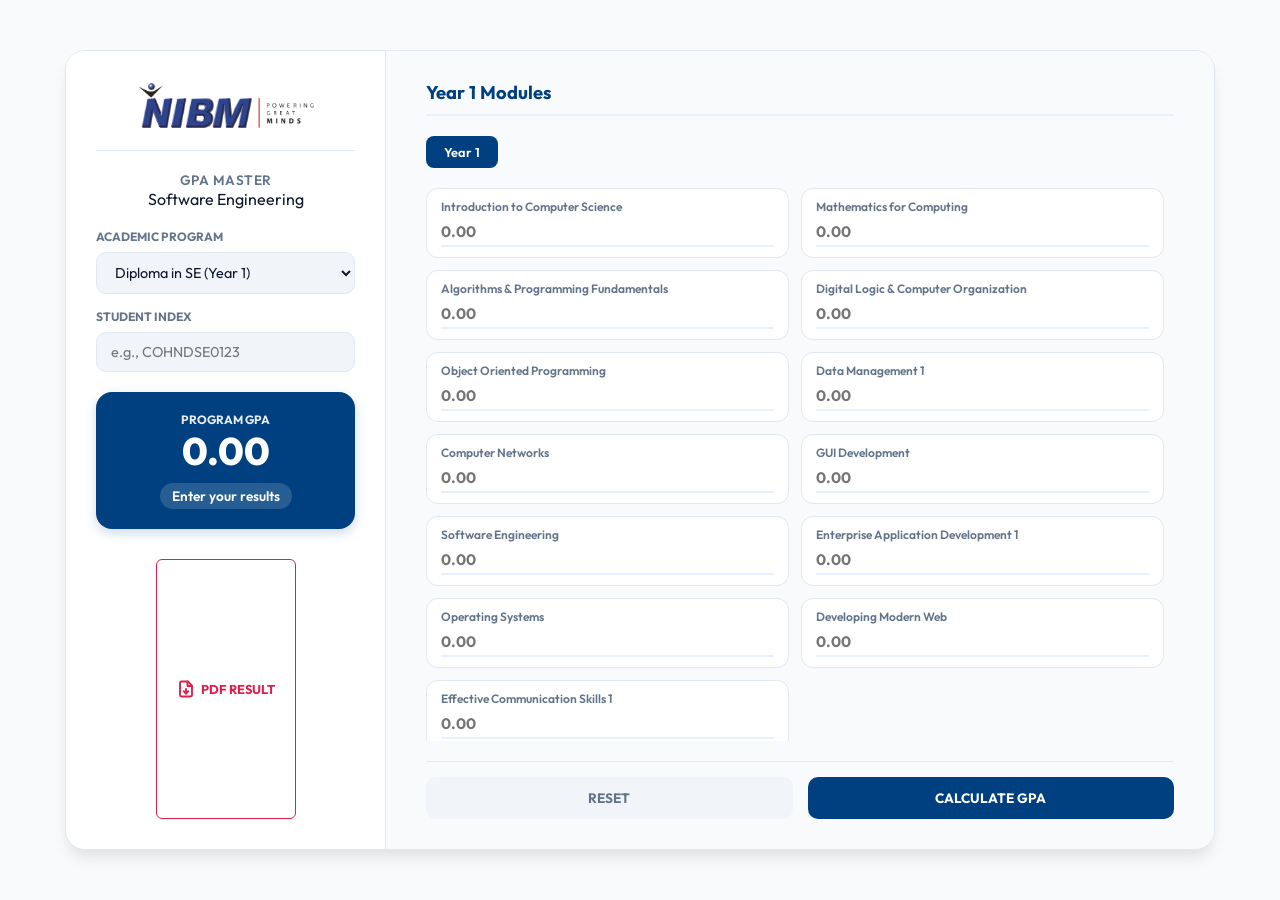
==== commit 76781d7e: "Aesthetic: Added a professional red PDF download icon and matching Acrobat-style button" ====
--- a/calculator.html
+++ b/calculator.html
@@ -43,8 +43,9 @@
                 <div id="result-text">Enter your results</div>
             </div>
 
-            <button type="button" class="btn btn-primary download-btn" id="download-report-btn">
-                Download Result PDF
+            <button type="button" class="btn download-btn" id="download-report-btn">
+                <svg xmlns="http://www.w3.org/2000/svg" width="18" height="18" viewBox="0 0 24 24" fill="none" stroke="currentColor" stroke-width="2.5" stroke-linecap="round" stroke-linejoin="round" style="margin-right: 6px;"><path d="M14.5 2H6a2 2 0 0 0-2 2v16a2 2 0 0 0 2 2h12a2 2 0 0 0 2-2V7.5L14.5 2z"/><polyline points="14 2 14 8 20 8"/><path d="M12 18v-6"/><polyline points="9 15 12 18 15 15"/></svg>
+                PDF Result
             </button>
         </div>
 
--- a/style.css
+++ b/style.css
@@ -74,7 +74,7 @@
 }
 
 .subtitle h3 {
-    font-size: 1rem;
+    font-size: 0.85rem;
     font-weight: 600;
     color: var(--text-muted);
     text-transform: uppercase;
@@ -139,7 +139,7 @@
 }
 
 .gpa-display-card .gpa {
-    font-size: 3rem;
+    font-size: 2.4rem;
     font-weight: 800;
     line-height: 1;
 }
@@ -155,14 +155,30 @@
 }
 
 .download-btn {
-    background: white !important;
-    color: var(--primary) !important;
-    border: 2px solid var(--primary) !important;
-    padding: 12px !important;
+    align-self: center;
+    display: flex;
+    align-items: center;
+    justify-content: center;
+    width: auto !important;
+    min-width: 140px;
+    margin-top: 10px;
+    background: transparent !important;
+    color: #e11d48 !important;
+    border: 1.5px solid #e11d48 !important;
+    font-size: 0.8rem !important;
+    font-weight: 700 !important;
+    padding: 8px 16px !important;
+    border-radius: 6px !important;
+    transition: all 0.2s ease !important;
+    text-transform: uppercase;
 }
 
 .download-btn:hover {
-    background: var(--primary-light) !important;
+    background: #fff1f2 !important;
+    border-color: #be123c !important;
+    color: #be123c !important;
+    transform: translateY(-1px);
+    box-shadow: 0 4px 12px rgba(225, 29, 72, 0.1);
 }
 
 /* Content Area */
@@ -184,7 +200,7 @@
 }
 
 .form-title {
-    font-size: 1.3rem;
+    font-size: 1.15rem;
     font-weight: 700;
     color: var(--primary);
 }
@@ -203,7 +219,7 @@
     color: var(--text-muted);
     cursor: pointer;
     font-weight: 600;
-    font-size: 0.85rem;
+    font-size: 0.8rem;
     transition: all 0.2s ease;
 }
 
@@ -241,7 +257,7 @@
     padding: 4px 0;
     border: none;
     border-bottom: 2px solid var(--primary-light);
-    font-size: 1.1rem;
+    font-size: 0.95rem;
     font-weight: 700;
     color: var(--primary);
     outline: none;
@@ -261,7 +277,7 @@
     padding: 12px;
     border-radius: 10px;
     border: none;
-    font-size: 0.9rem;
+    font-size: 0.85rem;
     font-weight: 700;
     cursor: pointer;
     transition: all 0.2s ease;
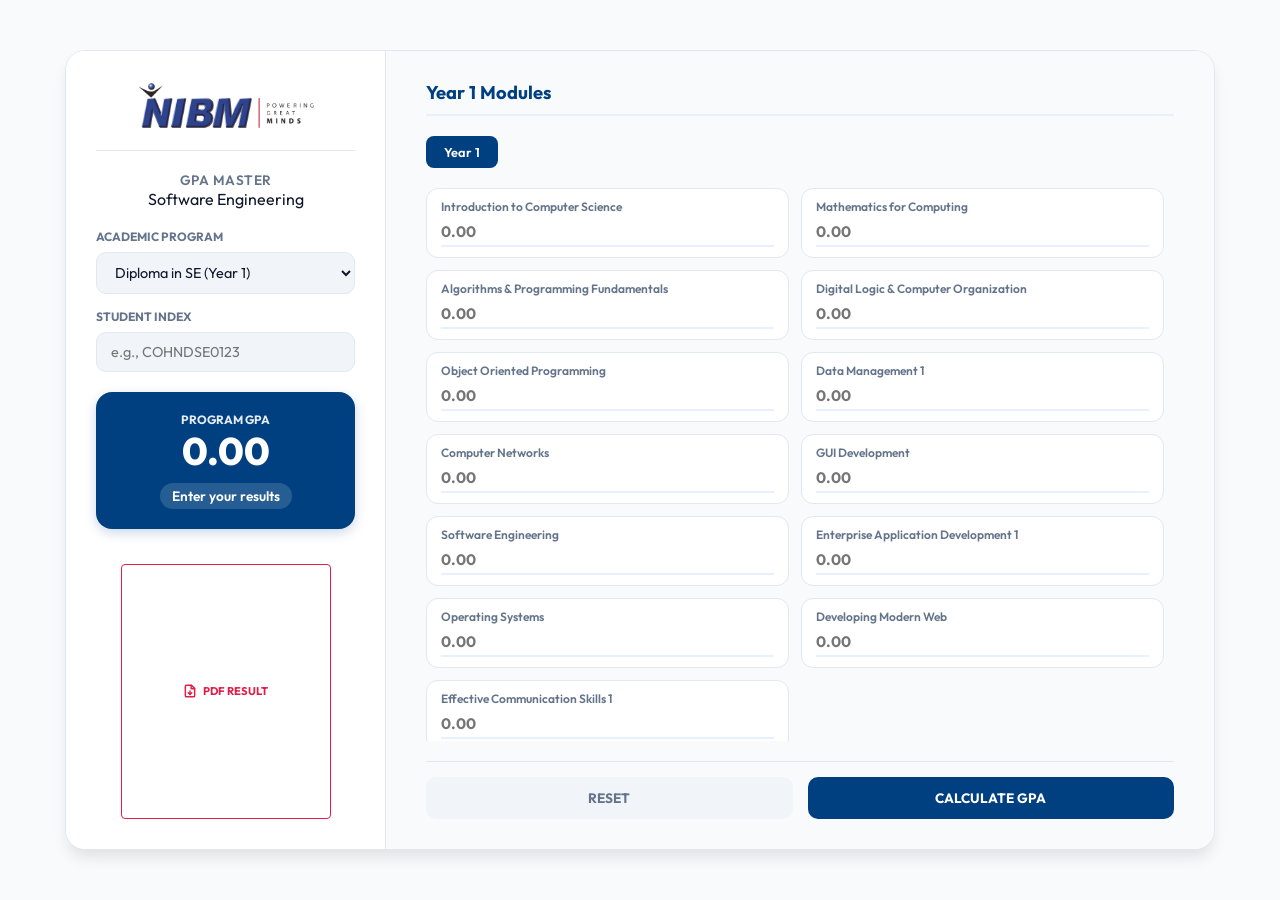
==== commit a0b1d1dd: "Aesthetic: Scaled the PDF button to an ultra-slim compact height as requested" ====
--- a/calculator.html
+++ b/calculator.html
@@ -44,7 +44,7 @@
             </div>
 
             <button type="button" class="btn download-btn" id="download-report-btn">
-                <svg xmlns="http://www.w3.org/2000/svg" width="18" height="18" viewBox="0 0 24 24" fill="none" stroke="currentColor" stroke-width="2.5" stroke-linecap="round" stroke-linejoin="round" style="margin-right: 6px;"><path d="M14.5 2H6a2 2 0 0 0-2 2v16a2 2 0 0 0 2 2h12a2 2 0 0 0 2-2V7.5L14.5 2z"/><polyline points="14 2 14 8 20 8"/><path d="M12 18v-6"/><polyline points="9 15 12 18 15 15"/></svg>
+                <svg xmlns="http://www.w3.org/2000/svg" width="14" height="14" viewBox="0 0 24 24" fill="none" stroke="currentColor" stroke-width="2.5" stroke-linecap="round" stroke-linejoin="round" style="margin-right: 6px;"><path d="M14.5 2H6a2 2 0 0 0-2 2v16a2 2 0 0 0 2 2h12a2 2 0 0 0 2-2V7.5L14.5 2z"/><polyline points="14 2 14 8 20 8"/><path d="M12 18v-6"/><polyline points="9 15 12 18 15 15"/></svg>
                 PDF Result
             </button>
         </div>
--- a/style.css
+++ b/style.css
@@ -159,16 +159,16 @@
     display: flex;
     align-items: center;
     justify-content: center;
-    width: auto !important;
-    min-width: 140px;
-    margin-top: 10px;
+    width: 210px !important;
+    height: 28px !important;
+    margin-top: 15px;
     background: transparent !important;
     color: #e11d48 !important;
-    border: 1.5px solid #e11d48 !important;
-    font-size: 0.8rem !important;
+    border: 1px solid #e11d48 !important;
+    font-size: 0.7rem !important;
     font-weight: 700 !important;
-    padding: 8px 16px !important;
-    border-radius: 6px !important;
+    padding: 0 10px !important;
+    border-radius: 4px !important;
     transition: all 0.2s ease !important;
     text-transform: uppercase;
 }
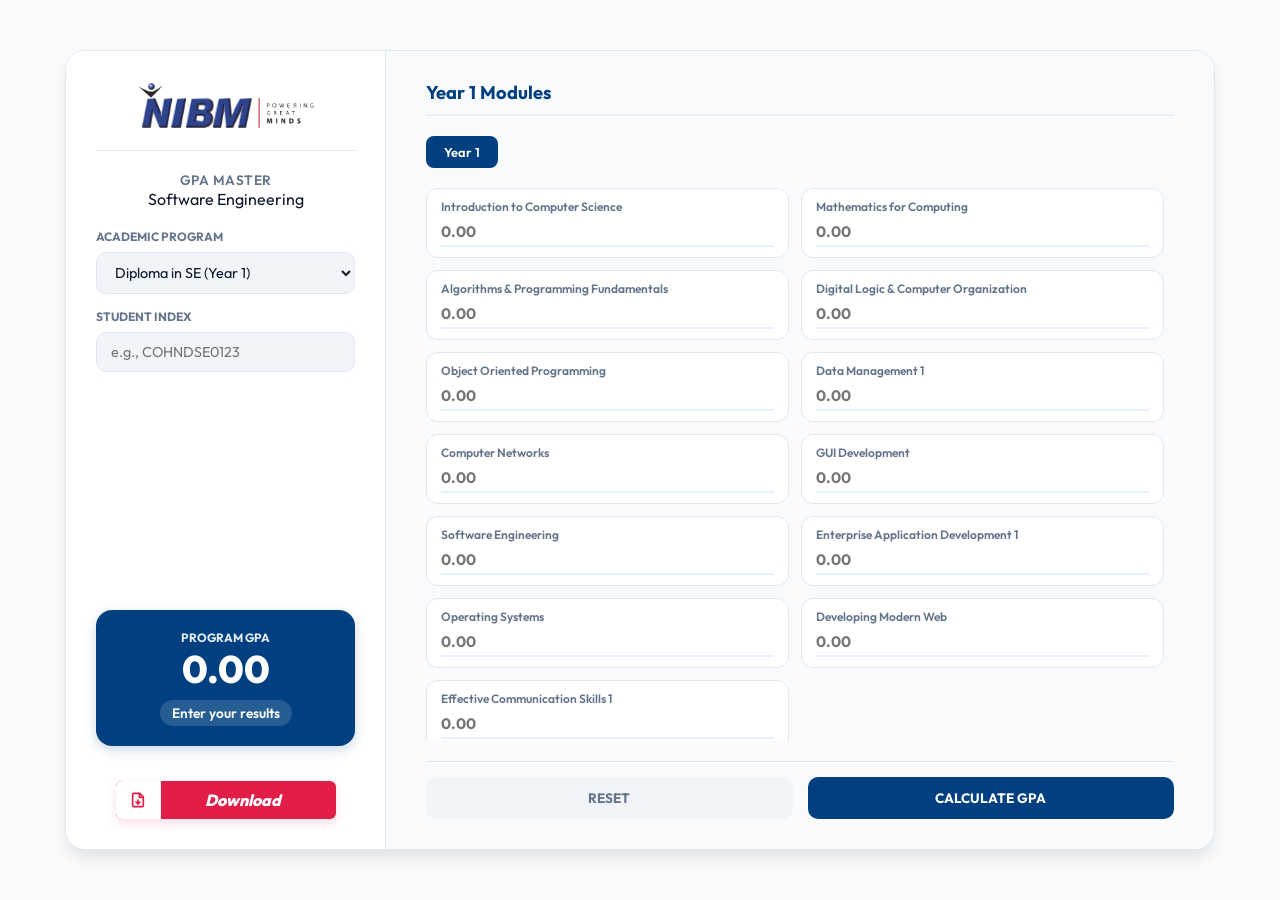
==== commit 9ab8d22f: "Aesthetic: Redesigned the download button into a professional split-style 'icon + text' UI as per re" ====
--- a/calculator.html
+++ b/calculator.html
@@ -43,9 +43,11 @@
                 <div id="result-text">Enter your results</div>
             </div>
 
-            <button type="button" class="btn download-btn" id="download-report-btn">
-                <svg xmlns="http://www.w3.org/2000/svg" width="14" height="14" viewBox="0 0 24 24" fill="none" stroke="currentColor" stroke-width="2.5" stroke-linecap="round" stroke-linejoin="round" style="margin-right: 6px;"><path d="M14.5 2H6a2 2 0 0 0-2 2v16a2 2 0 0 0 2 2h12a2 2 0 0 0 2-2V7.5L14.5 2z"/><polyline points="14 2 14 8 20 8"/><path d="M12 18v-6"/><polyline points="9 15 12 18 15 15"/></svg>
-                PDF Result
+            <button type="button" class="download-btn-split" id="download-report-btn">
+                <div class="icon-box">
+                    <svg xmlns="http://www.w3.org/2000/svg" width="16" height="16" viewBox="0 0 24 24" fill="none" stroke="#e11d48" stroke-width="2.5" stroke-linecap="round" stroke-linejoin="round"><path d="M14.5 2H6a2 2 0 0 0-2 2v16a2 2 0 0 0 2 2h12a2 2 0 0 0 2-2V7.5L14.5 2z"/><polyline points="14 2 14 8 20 8"/><path d="M12 18v-6"/><polyline points="9 15 12 18 15 15"/></svg>
+                </div>
+                <div class="text-box">Download</div>
             </button>
         </div>
 
--- a/style.css
+++ b/style.css
@@ -154,23 +154,53 @@
     display: inline-block;
 }
 
-.download-btn {
+.download-btn-split {
     align-self: center;
+    display: flex;
+    width: 220px !important;
+    height: 38px !important;
+    margin-top: 15px;
+    background: #e11d48 !important;
+    border: none !important;
+    border-radius: 6px !important;
+    overflow: hidden;
+    cursor: pointer;
+    transition: all 0.2s ease;
+    padding: 0 !important;
+    box-shadow: 0 4px 10px rgba(225, 29, 72, 0.15);
+}
+
+.download-btn-split .icon-box {
+    background: white;
+    width: 45px;
+    height: 100%;
     display: flex;
     align-items: center;
     justify-content: center;
-    width: 210px !important;
-    height: 28px !important;
-    margin-top: 15px;
-    background: transparent !important;
-    color: #e11d48 !important;
-    border: 1px solid #e11d48 !important;
-    font-size: 0.7rem !important;
-    font-weight: 700 !important;
-    padding: 0 10px !important;
-    border-radius: 4px !important;
-    transition: all 0.2s ease !important;
-    text-transform: uppercase;
+    border-right: 1px solid rgba(0,0,0,0.05);
+}
+
+.download-btn-split .text-box {
+    flex: 1;
+    height: 100%;
+    display: flex;
+    align-items: center;
+    justify-content: center;
+    color: white;
+    font-size: 1rem;
+    font-weight: 800;
+    font-style: italic;
+    padding-right: 10px;
+}
+
+.download-btn-split:hover {
+    transform: translateY(-2px);
+    box-shadow: 0 6px 15px rgba(225, 29, 72, 0.25);
+    background: #be123c !important;
+}
+
+.download-btn-split:active {
+    transform: translateY(0);
 }
 
 .download-btn:hover {
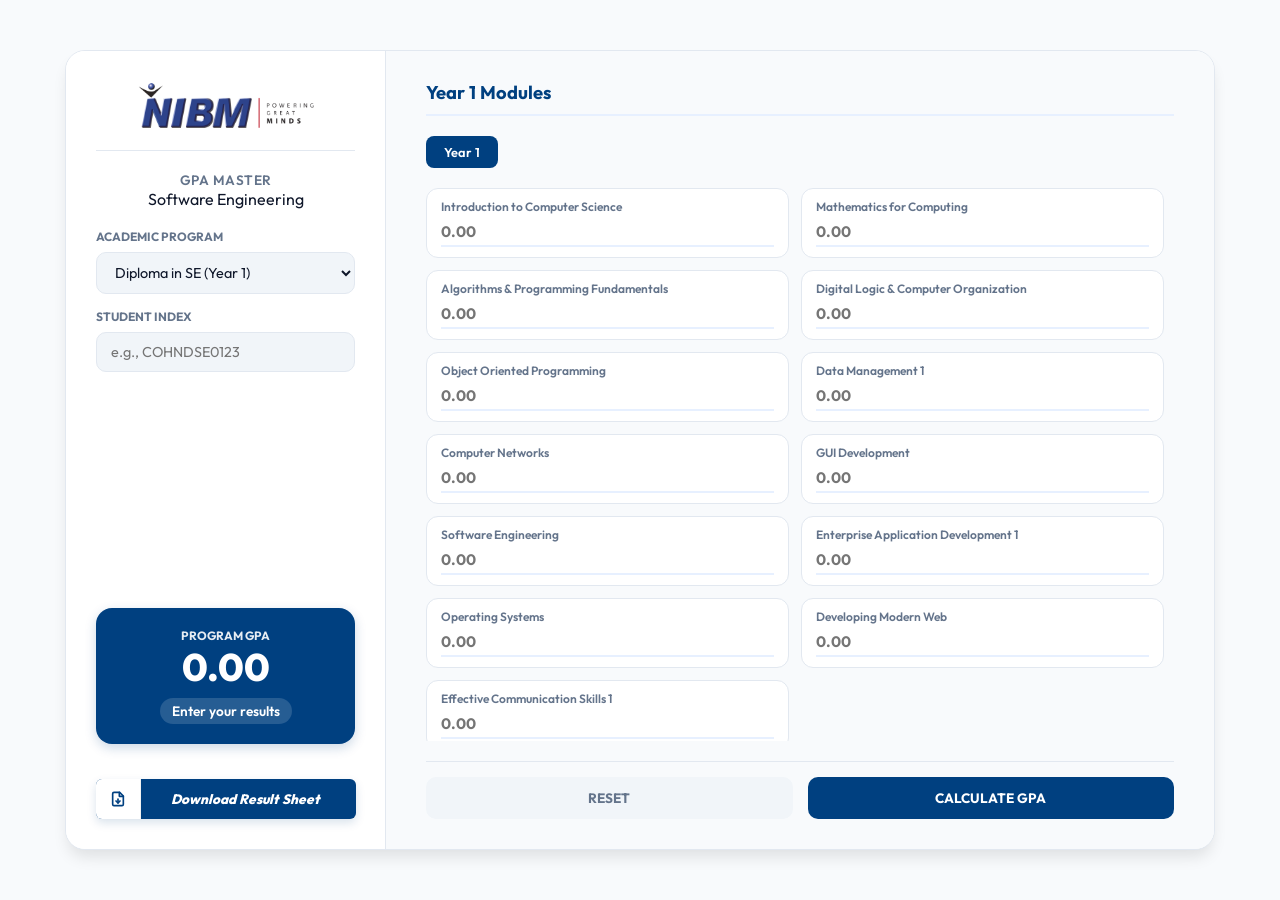
==== commit 4eb503f1: "Aesthetic: Branded the split-style download button with NIBM blue and updated text to 'Download Resu" ====
--- a/calculator.html
+++ b/calculator.html
@@ -45,9 +45,9 @@
 
             <button type="button" class="download-btn-split" id="download-report-btn">
                 <div class="icon-box">
-                    <svg xmlns="http://www.w3.org/2000/svg" width="16" height="16" viewBox="0 0 24 24" fill="none" stroke="#e11d48" stroke-width="2.5" stroke-linecap="round" stroke-linejoin="round"><path d="M14.5 2H6a2 2 0 0 0-2 2v16a2 2 0 0 0 2 2h12a2 2 0 0 0 2-2V7.5L14.5 2z"/><polyline points="14 2 14 8 20 8"/><path d="M12 18v-6"/><polyline points="9 15 12 18 15 15"/></svg>
+                    <svg xmlns="http://www.w3.org/2000/svg" width="16" height="16" viewBox="0 0 24 24" fill="none" stroke="var(--primary)" stroke-width="2.5" stroke-linecap="round" stroke-linejoin="round"><path d="M14.5 2H6a2 2 0 0 0-2 2v16a2 2 0 0 0 2 2h12a2 2 0 0 0 2-2V7.5L14.5 2z"/><polyline points="14 2 14 8 20 8"/><path d="M12 18v-6"/><polyline points="9 15 12 18 15 15"/></svg>
                 </div>
-                <div class="text-box">Download</div>
+                <div class="text-box">Download Result Sheet</div>
             </button>
         </div>
 
--- a/style.css
+++ b/style.css
@@ -157,17 +157,17 @@
 .download-btn-split {
     align-self: center;
     display: flex;
-    width: 220px !important;
-    height: 38px !important;
+    width: 260px !important;
+    height: 40px !important;
     margin-top: 15px;
-    background: #e11d48 !important;
+    background: var(--primary) !important;
     border: none !important;
     border-radius: 6px !important;
     overflow: hidden;
     cursor: pointer;
     transition: all 0.2s ease;
     padding: 0 !important;
-    box-shadow: 0 4px 10px rgba(225, 29, 72, 0.15);
+    box-shadow: 0 4px 10px rgba(0, 64, 128, 0.15);
 }
 
 .download-btn-split .icon-box {
@@ -187,16 +187,16 @@
     align-items: center;
     justify-content: center;
     color: white;
-    font-size: 1rem;
+    font-size: 0.85rem;
     font-weight: 800;
     font-style: italic;
-    padding-right: 10px;
+    padding-right: 5px;
 }
 
 .download-btn-split:hover {
     transform: translateY(-2px);
-    box-shadow: 0 6px 15px rgba(225, 29, 72, 0.25);
-    background: #be123c !important;
+    box-shadow: 0 6px 15px rgba(0, 64, 128, 0.25);
+    background: #003366 !important;
 }
 
 .download-btn-split:active {
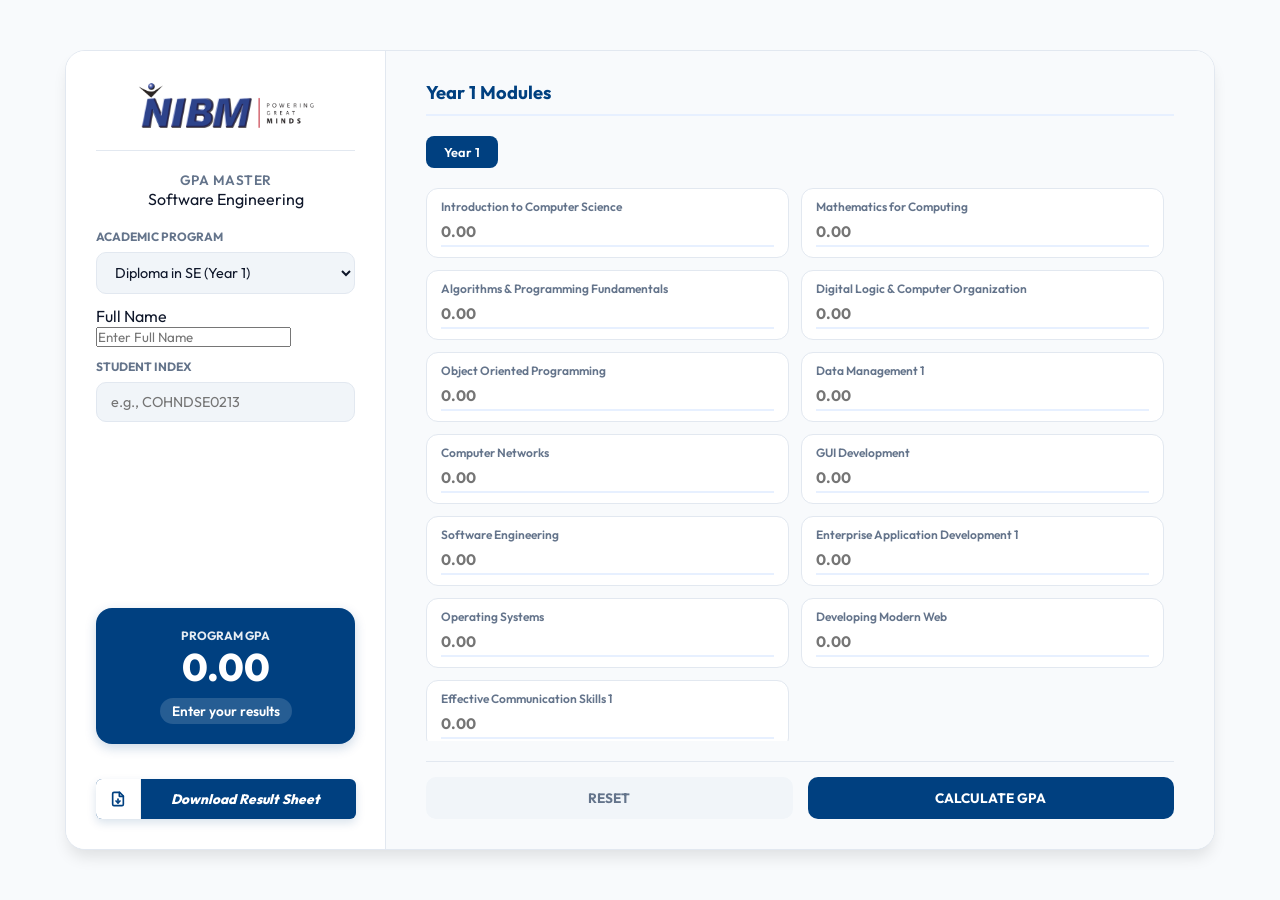
==== commit 7dd00e72: "Feature: Added 'Student Name' field and integrated it into the calculation engine and graduation PDF" ====
--- a/calculator.html
+++ b/calculator.html
@@ -31,9 +31,14 @@
                     </div>
                 </div>
 
+                <div class="name-input">
+                    <label for="student-name">Full Name</label>
+                    <input type="text" id="student-name" placeholder="Enter Full Name" maxlength="50">
+                </div>
+
                 <div class="index-input">
                     <label for="index-no">Student Index</label>
-                    <input type="text" id="index-no" placeholder="e.g., COHNDSE0123" maxlength="20">
+                    <input type="text" id="index-no" placeholder="e.g., COHNDSE0213" maxlength="20">
                 </div>
             </div>
 
@@ -86,6 +91,10 @@
 
         <section class="student-info">
             <div class="info-row">
+                <span class="label">Student Name:</span>
+                <span class="value" id="report-name">Not Provided</span>
+            </div>
+            <div class="info-row">
                 <span class="label">Student Index:</span>
                 <span class="value" id="report-index">Not Provided</span>
             </div>
--- a/style.css
+++ b/style.css
@@ -84,7 +84,7 @@
 .sidebar-form {
     display: flex;
     flex-direction: column;
-    gap: 15px;
+    gap: 12px;
 }
 
 .program-selector, .index-input {
